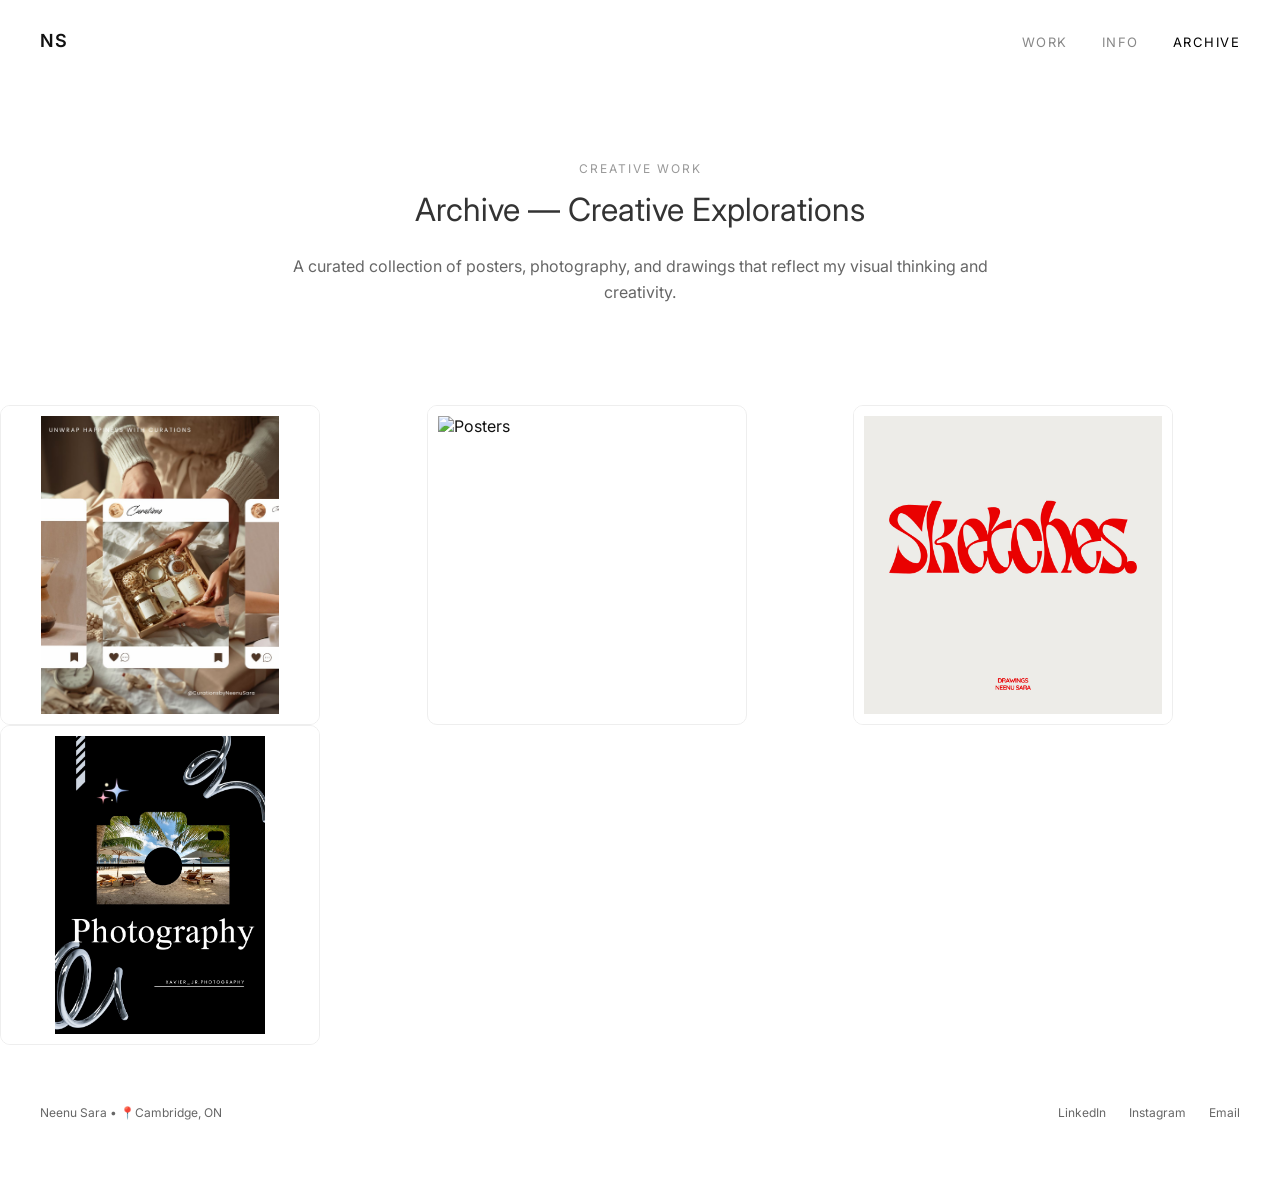
==== archive.html @ d0a663ce "Update archive.html" ====
<!DOCTYPE html>
<html lang="en">
<head>
    <meta charset="UTF-8">
    <meta name="viewport" content="width=device-width, initial-scale=1.0">
    <title>Archive | Neenu Sara</title>
    <link rel="stylesheet" href="style.css">
    <link href="https://fonts.googleapis.com/css2?family=Inter:wght@300;400;500;600&display=swap" rel="stylesheet">
</head>

<body>

<header>
    <div class="logo">NS</div>
    <nav>
        <a href="index.html">WORK</a>
        <a href="info.html">INFO</a>
        <a href="archive.html" class="active">ARCHIVE</a>
    </nav>
</header>

<section class="hero">
    <p class="subtitle">Creative work</p>
    <h1>Archive — Creative Explorations</h1>
    <p class="description">
      A curated collection of posters, photography, and drawings that reflect my visual thinking and creativity.
    </p>
</section>

<section class="grid">
    <div class="card">
        <img src="images/Poster1.jpg" alt="Posters">
        <div class="overlay">
            <h3>Posters</h3>
            <p>Typography & Visual Design</p>
        </div>
    </div> 

    <div class="card">
        <img src="images/poster2.jpg" alt="Posters">
        <div class="overlay">
            <h3>Posters</h3>
            <p>Typography & Visual Design</p>
        </div>
    </div> 

    <div class="card" id="sketches-card">
        <div class="slideshow-container">
            <img src="images/sketchcoverpage.jpg" class="slide active">
            <img src="images/D1.jpg" class="slide">
            <img src="images/D2.jpg" class="slide">
            <img src="images/D3.jpg" class="slide">
            <img src="images/D4.jpg" class="slide">
            <img src="images/D5.jpg" class="slide">
            <img src="images/D6.jpg" class="slide">
            <img src="images/D7.jpg" class="slide">
            <img src="images/D8.jpg" class="slide">
            <img src="images/D9.jpg" class="slide">
            <img src="images/D10.jpg" class="slide">
            <img src="images/D11.jpg" class="slide">
            <img src="images/D12.jpg" class="slide">
            <img src="images/D13.jpg" class="slide">
            </div>
        <div class="slider-controls">
            <button class="prev-btn">←</button>
            <button class="next-btn">→</button>
        </div>
        <div class="overlay">
            <h3>Sketches</h3>
            <p><i>Use arrows to flip through</i></p>
        </div>
    </div>

    <div class="card" id="photo-card">
        <div class="slideshow-container">
            <img src="images/photo-cover.jpg" class="slide active">
            <img src="images/event1.jpeg" class="slide">
            <img src="images/event2.jpeg" class="slide">
            <img src="images/photocn.jpeg" class="slide">
        </div>
        <div class="overlay">
  <h3>Photography</h3>
  <p>Collaborative | Visual storytelling</p>
  <a href="https://www.instagram.com/xavier_jr.photography?utm_source=ig_web_button_share_sheet&igsh=ZDNlZDc0MzIxNw==" target="_blank">Instagram</a>
</div>
    </div>
</section>

<script>
    window.addEventListener('DOMContentLoaded', () => {
        // --- 1. Automatic Slide for Photography ---
        const photoSlides = document.querySelectorAll('#photo-card .slide');
        let photoIndex = 0;
        if (photoSlides.length > 0) {
            setInterval(() => {
                photoSlides[photoIndex].classList.remove('active');
                photoIndex = (photoIndex + 1) % photoSlides.length;
                photoSlides[photoIndex].classList.add('active');
            }, 3500);
        }

        // --- 2. Manual Slide for Sketches ---
        const sketchSlides = document.querySelectorAll('#sketches-card .slide');
        const nextBtn = document.querySelector('.next-btn');
        const prevBtn = document.querySelector('.prev-btn');
        let sketchIndex = 0;

        function updateSketch(newIndex) {
            sketchSlides[sketchIndex].classList.remove('active');
            sketchIndex = (newIndex + sketchSlides.length) % sketchSlides.length;
            sketchSlides[sketchIndex].classList.add('active');
        }

        nextBtn.addEventListener('click', (e) => {
            e.preventDefault(); // Stop page jumping
            updateSketch(sketchIndex + 1);
        });

        prevBtn.addEventListener('click', (e) => {
            e.preventDefault();
            updateSketch(sketchIndex - 1);
        });
    });
</script>

<footer>
    <div>Neenu Sara • 📍Cambridge, ON</div>
    <div class="footer-links">
        <a href="https://www.linkedin.com/in/neenu-saji/" target="_blank">LinkedIn</a>
        <a href="https://www.instagram.com/sara_._saji_._/">Instagram</a>
        <a href="neenusara965@gmail.com">Email</a>
    </div>
</footer>
</body>
</html>
---- style.css ----
/* RESET */
* {
    margin: 0;
    padding: 0;
    box-sizing: border-box;
}

body {
    font-family: 'Inter', sans-serif;
    background: #F8F9FB;
    color: #111;
}

/* HEADER */
header {
    display: flex;
    justify-content: space-between;
    align-items: center;
    padding: 30px 60px;
    position: sticky;
    top: 0;
    background: rgba(255,255,255,0.8);
    backdrop-filter: blur(10px);
}

/* LOGO */
.logo img {
    width: 40px;
}

/* NAV */
nav a {
    margin-left: 30px;
    text-decoration: none;
    color: #777;
    font-size: 14px;
    transition: 0.3s;
}

nav a:hover,
nav a.active {
    color: #2D5A27;
}

/* HERO */
.hero {
    max-width: 900px;
    margin: 120px auto 80px;
    text-align: center;
    padding: 0 20px;
}

.hero h1 {
    font-size: 32px;
    font-weight: 300;
    line-height: 1.5;
    color: #444;
}

/* GRID (FIXED MODERN VERSION) */
/* --- FIXED WORK GRID --- */
.workgrid {
    display: grid;
    /* Forces exactly 3 columns on desktop for that clean look */
    grid-template-columns: repeat(3, 1fr); 
    gap: 24px;
    padding: 60px;
    max-width: 1400px;
    margin: 0 auto;
}

.wgrid-item {
    position: relative;
    height: 380px; 
    background: #f8f8f8;
    border-radius: 24px;
    overflow: hidden;
    display: flex;
    flex-direction: column;
    align-items: center;
    justify-content: center;
    text-decoration: none;
    transition: all 0.4s cubic-bezier(0.165, 0.84, 0.44, 1);
}

/* Stable Hover - No Blinking */
.wgrid-item:hover {
    transform: translateY(-8px);
    box-shadow: 0 20px 40px rgba(0,0,0,0.1);
}

.wgrid-item img, .project-image img {
    width: 100%;
    height: 100%;
    object-fit: cover;
    transition: transform 0.4s ease;
}



/* Fixed Overlay */
.overlay {
    position: absolute;
    inset: 0;
    background: rgba(0,0,0,0.7);
    color: white;
    display: flex;
    flex-direction: column;
    align-items: center;
    justify-content: center;
    opacity: 0;
    transition: 0.3s ease;
    pointer-events: none; /* Prevents flickering */
}

.wgrid-item:hover .overlay {
    opacity: 1;
}
/* This ONLY affects the home page grid */
.workgrid {
    display: grid;
    grid-template-columns: repeat(3, 1fr); /* Forces 3 clean columns */
    gap: 32px;
    padding: 60px;
}

/* This ensures the cards don't overlap */
.wgrid-item {
    position: relative;
    z-index: 1; 
    overflow: hidden;
    display: flex;
    flex-direction: column;
}
/* FOOTER */
footer {
    display: flex;
    justify-content: space-between;
    padding: 50px;
    font-size: 14px;
    color: #777;
}

.footer-links a {
    margin-left: 20px;
    text-decoration: none;
    color: #777;
}

/* RESPONSIVE */
@media (max-width: 900px) {
    .grid {
        grid-template-columns: 1fr;
        padding: 20px;
    }

    header {
        padding: 20px;
    }

    .hero h1 {
        font-size: 24px;
    }
}



/* ========================= */
/* INFO PAGE RESTORE FIX     */
/* ========================= */

.info-layout {
    display: grid;
    grid-template-columns: 1fr 1.2fr;
    gap: 80px;
    padding: 100px 80px;
}

.info-left img {
    width: 100%;
    border-radius: 20px;
    margin-bottom: 30px;
}

.bio p {
    font-size: 16px;
    line-height: 1.6;
    color: #444;
    margin-bottom: 20px;
}

.info-title {
    font-size: 64px;
    font-weight: 500;
    color: #CFE3DA;
    margin-bottom: 40px;
}

/* TIMELINE */
.timeline {
    display: flex;
    flex-direction: column;
    gap: 30px;
}

.entry span {
    font-size: 12px;
    letter-spacing: 2px;
    color: #999;
    display: block;
    margin-bottom: 8px;
}

.entry p {
    font-size: 16px;
    line-height: 1.6;
    color: #222;
}

/* RESUME SECTION */
.resume-section {
    padding: 80px 80px 40px;
    border-top: 1px solid #ddd;
}

.resume-grid {
    display: grid;
    grid-template-columns: repeat(4, 1fr);
    gap: 60px;
}

.resume-col h3 {
    font-size: 12px;
    letter-spacing: 2px;
    color: #999;
    margin-bottom: 20px;
}

.resume-col p {
    font-size: 14px;
    line-height: 1.6;
    color: #333;
    margin-bottom: 15px;
}

.resume-col strong {
    color: #111;
    font-weight: 500;
}

.resume-col a {
    text-decoration: none;
    color: #2D5A27;
}

/* BOTTOM BAR */
.bottom-bar {
    display: flex;
    justify-content: space-between;
    align-items: center;
    padding: 40px 80px;
    border-top: 2px solid #111;
    margin-top: 40px;
}

.bottom-left,
.bottom-center {
    font-size: 14px;
    letter-spacing: 1px;
}

.btn-touch {
    background: #111;
    color: white;
    padding: 12px 20px;
    text-decoration: none;
    font-size: 13px;
    transition: 0.3s;
}

.btn-touch:hover {
    background: #2D5A27;
}

/* RESPONSIVE */
@media (max-width: 900px) {

    .info-layout {
        grid-template-columns: 1fr;
        padding: 60px 20px;
    }

    .info-title {
        font-size: 40px;
    }

    .resume-grid {
        grid-template-columns: 1fr;
        gap: 30px;
    }

    .bottom-bar {
        flex-direction: column;
        gap: 20px;
        text-align: center;
    }
}


/* PROJECT IMAGE CONTAINER */
.project-image {
    width: 100%;
    height: 100%;
    display: flex;
    align-items: center;
    justify-content: center;
    padding: 20px; /* gives breathing room so edges don't get cut */
    box-sizing: border-box;
    background: #f3f3f3;
}

.project-image img {
    max-width: 100%;
    max-height: 100%;
    object-fit: contain;   /* IMPORTANT CHANGE */
    display: block;
}

/* KEEP OVERLAY ABOVE IMAGE */
.overlay {
    position: absolute;
    inset: 0;
    background: rgba(45, 90, 39, 0.85);
    color: white;

    display: flex;
    align-items: center;
    justify-content: center;

    opacity: 0;
    transition: 0.4s;
    z-index: 2;
}

/* SHOW OVERLAY ON HOVER */
.grid-item:hover .overlay {
    opacity: 1;
}

.project-image {
    position: absolute;
    inset: 0;
    display: flex;
    align-items: center;
    justify-content: center;

    background: #f3f3f3; /* soft card base */
    padding: 25px;
    box-sizing: border-box;
}

/* IMAGE STYLE */
.project-image img {
    max-width: 90%;
    max-height: 90%;
    object-fit: contain;

    border-radius: 16px;

    /* soft blend look */
    box-shadow: 0 20px 40px rgba(0,0,0,0.08);
}

/* OVERLAY FIX */
.overlay {
    position: absolute;
    inset: 0;
    background: rgba(45, 90, 39, 0.75);
    color: rgb(11, 10, 10);

    opacity: 0;
    transition: 0.4s;

    display: flex;
    align-items: flex-end;   /* 👈 pushes content to bottom */
    justify-content: flex-start;

    padding: 20px;
    box-sizing: border-box;
}

.grid-item:hover .overlay {
    opacity: 1;
}
/* ========================= */
/* 🍕 FINAL WORKING PIZZA    */
/* ========================= */

/* --- 🍕 HIGH-FIDELITY PIZZA --- */
.pizza-stage {
    width: 160px;
    height: 160px;
    position: relative;
    border-radius: 50%;
    /* The Crust */
    border: 10px solid #e9c46a; 
    background: #f4a261; /* Cheese */
    box-shadow: 0 10px 30px rgba(0,0,0,0.1);
    overflow: hidden;
    animation: pizzaSpin 12s linear infinite;
}

/* The Sauce Layer */
.pizza-circle {
    position: absolute;
    inset: 4px; 
    background: #FF003D; /* Your project's Tomato Red */
    border-radius: 50%;
}

/* Pepperoni Toppings */
.pizza-stage::after {
    content: "";
    position: absolute;
    inset: 0;
    background-image: 
        radial-gradient(circle, #b23a2b 14px, transparent 15px),
        radial-gradient(circle, #b23a2b 12px, transparent 13px),
        radial-gradient(circle, #b23a2b 14px, transparent 15px),
        radial-gradient(circle, #b23a2b 12px, transparent 13px);
    background-position: 30% 30%, 70% 35%, 40% 70%, 75% 65%;
    background-repeat: no-repeat;
}

/* Subtle Slice Lines */
.slice {
    position: absolute;
    width: 2px;
    height: 100%;
    background: rgba(0,0,0,0.05);
    left: 50%;
    transform-origin: center;
}

.s1 { transform: rotate(0deg); }
.s2 { transform: rotate(60deg); }
.s3 { transform: rotate(120deg); }

@keyframes pizzaSpin {
    from { transform: rotate(0deg); }
    to { transform: rotate(360deg); }
}

/* ========================================= */
/* ARCHIVE PAGE - FULL STYLES                */
/* ========================================= */

/* GLOBAL RESET */
* {
  margin: 0;
  padding: 0;
  box-sizing: border-box;
  font-family: 'Inter', sans-serif; /* Professional clean font */
}

body {
  background: #ffffff;
  color: #111;
  overflow-x: hidden;
}

/* HEADER & NAV */
header {
  display: flex;
  justify-content: space-between;
  align-items: center;
  padding: 30px 40px;
  background: #fff;
}

.logo {
  font-weight: 600;
  font-size: 18px;
  letter-spacing: 1px;
}

nav a {
  margin-left: 30px;
  text-decoration: none;
  color: #888;
  font-size: 13px;
  text-transform: uppercase;
  letter-spacing: 1.5px;
  transition: 0.3s;
}

nav a.active, nav a:hover {
  color: #000;
}

/* HERO SECTION */
.hero {
  text-align: center;
  padding: 80px 20px 100px;
  max-width: 800px;
  margin: 0 auto;
}

.subtitle {
  font-size: 12px;
  text-transform: uppercase;
  letter-spacing: 2px;
  color: #999;
  margin-bottom: 10px;
}

.hero h1 {
  font-size: 32px;
  font-weight: 400;
  color: #333;
  margin-bottom: 20px;
}

.description {
  font-size: 16px;
  color: #666;
  line-height: 1.6;
}

/* GRID SYSTEM */
.grid {
  display: grid;
    grid-template-columns: repeat(3, 1fr);
    gap: 0;
}

.card {
    aspect-ratio: 1 / 1;
    position: relative; /* Essential for containing absolute children */
    overflow: hidden;
    background: #ffffff; 
    border: 0.5px solid #eee; /* Optional: adds a very faint border between flush images */
}

/* FIX: Ensure all images (static and sliding) don't crop */
.card img, .slide {
    width: 100%;
    height: 100%;
    object-fit: contain; /* Prevents cropping */
    background: #ffffff;
    padding: 10px;
}
/* Arrow Button Styles */
.slider-controls {
    position: absolute;
    top: 50%;
    width: 100%;
    display: flex;
    justify-content: space-between;
    padding: 0 15px;
    transform: translateY(-50%);
    z-index: 15; /* Sits above the overlay */
    pointer-events: none; /* Allows hover on the card still */
}
.prev-btn, .next-btn {
    background: rgba(255, 255, 255, 0.8);
    border: none;
    width: 35px;
    height: 35px;
    border-radius: 50%;
    cursor: pointer;
    font-size: 18px;
    pointer-events: auto; /* Makes only the buttons clickable */
    transition: 0.3s;
}

.prev-btn:hover, .next-btn:hover {
    background: #000;
    color: #fff;
}
/* Hide arrows until hover */
.slider-controls {
    opacity: 0;
    transition: 0.3s;
}

.card:hover .slider-controls {
    opacity: 1;
}
/* OVERLAY TEXT */
.overlay {
  position: absolute;
  inset: 0;
  background: rgba(0, 0, 0, 0.4); 
  display: flex;
  flex-direction: column;
  justify-content: flex-end;
  padding: 30px;
  color: white;
  opacity: 0;
  transition: opacity 0.4s ease;
  z-index: 5; /* Stays above sliding images */
}

.card:hover .overlay {
  opacity: 1;
}

.card:hover img {
  transform: scale(1.05);
}

.overlay h3 {
  font-size: 18px;
  font-weight: 500;
  margin-bottom: 5px;
}

.overlay p {
  font-size: 13px;
  opacity: 0.8;
}

/* ========================================= */
/* SLIDESHOW FIX FOR SKETCHES                */
/* ========================================= */

/* SLIDESHOW SPECIFICS */
.slideshow-container {
    position: absolute;
    inset: 0;
    z-index: 1;
}
.card {
    position: relative;
    height: 320px;   /* or 350px */
    overflow: hidden;
    border-radius: 10px;
}
.slide.active {
    opacity: 1;
    z-index: 2;
}
.slide {
    position: absolute;
    inset: 0;              /* fill container */
    width: 100%;
    height: 100%;
    object-fit: cover;     /* or use contain if you want full image */
    opacity: 0;
    transition: opacity 0.4s ease;
}

.slide.active {
    opacity: 1;
}

/* OVERLAY - Stays on top */
.overlay {
    position: absolute;
    inset: 0;
    background: rgba(0, 0, 0, 0.4);
    display: flex;
    flex-direction: column;
    justify-content: flex-end;
    padding: 30px;
    color: white;
    opacity: 0;
    transition: opacity 0.4s ease;
    z-index: 10; /* Keeps text above the images */
}

.card:hover .overlay {
    opacity: 1;
}




/* FOOTER */
footer {
  display: flex;
  justify-content: space-between;
  align-items: center;
  padding: 60px 40px;
  font-size: 12px;
  color: #999;
}

.footer-links a {
  margin-left: 20px;
  text-decoration: none;
  color: #999;
  transition: 0.3s;
}

.footer-links a:hover {
  color: #000;
}

/* RESPONSIVE */
@media (max-width: 900px) {
  .grid {
    grid-template-columns: repeat(2, 1fr);
  }
}

@media (max-width: 600px) {
  .grid {
    grid-template-columns: 1fr;
  }
  header, footer {
    flex-direction: column;
    gap: 20px;
    text-align: center;
  }
}

/* FOOTER - Aligned to edges */
footer {
  display: flex;
  justify-content: space-between;
  align-items: center;
  padding: 60px 40px;
  font-size: 12px;
  color: #666;
}

.footer-links a {
  margin-left: 20px;
  text-decoration: none;
  color: #666;
}



/* ========================= */
/* PLATEWISE FINAL DESIGN    */
/* ========================= */
/* ========================= */


.platewise-page .pw-hero {
    display: flex;
    align-items: center;
    justify-content: space-between;
    gap: 60px;

    padding: 120px 80px 60px;
}

/* LEFT */
.platewise-page .pw-left {
    flex: 1;
}

/* RIGHT IMAGE */
.platewise-page .pw-right {
    flex: 1;
    display: flex;
    justify-content: center;
}

.platewise-page .pw-right img {
    width: 100%;
    max-width: 500px;
    border-radius: 20px;
}

/* TEXT STYLES */
.pw-year {
    font-size: 14px;
    color: #999;
    margin-bottom: 10px;
}

.pw-desc {
    margin: 20px 0;
    line-height: 1.6;
    color: #444;
}

.pw-meta p {
    margin-bottom: 8px;
    font-size: 14px;
}

.pw-meta span {
    color: #999;
    margin-right: 10px;
}

.pw-btn {
    display: inline-block;
    margin-top: 20px;
    padding: 12px 20px;
    background: #2D5A27;
    color: white;
    text-decoration: none;
    border-radius: 6px;
}

/* ========================= */
/* PROCESS SECTIONS          */
/* ========================= */

.platewise-page .pw-row {
    display: flex;
    align-items: center;
    justify-content: space-between;
    gap: 60px;

    padding: 80px;
}

/* REVERSE LAYOUT */
.platewise-page .pw-row.reverse {
    flex-direction: row-reverse;
}

/* TEXT */
.pw-text {
    flex: 1;
}

.pw-text h2 {
    margin-bottom: 15px;
}

.pw-text p {
    color: #444;
    line-height: 1.6;
}

/* IMAGE */
.pw-image {
    flex: 1;
    display: flex;
    justify-content: center;
}

.pw-image img {
    width: 100%;
    max-width: 400px;
    border-radius: 20px;
}

/* CASE STUDY */
.pw-case {
    text-align: center;
    padding: 80px;
}

.pw-case a {
    font-size: 18px;
    text-decoration: none;
    color: #5FAE6E;
}

/* ========================= */
/* RESPONSIVE                */
/* ========================= */

@media (max-width: 900px) {

    .platewise-page .pw-hero,
    .platewise-page .pw-row {
        flex-direction: column;
        padding: 40px 20px;
        text-align: center;
    }

    .pw-right img,
    .pw-image img {
        max-width: 100%;
    }
}

/************************/
.pw-links {
  display: flex;
  gap: 12px;
  flex-wrap: wrap;
  margin-top: 12px;
}

.pw-btn {
  padding: 10px 16px;
  background: #5FAE6E;
  color: #fff;
  text-decoration: none;
  border-radius: 8px;
  font-size: 14px;
}

.pw-btn:hover {
  background: #333;
}

/* Optional secondary style for research link */
.pw-secondary {
  background: transparent;
  color: #5FAE6E;
  border: 1px solid #eff3ef;
}

.pw-secondary:hover {
  background: #5FAE6E;
  color: #fff;
}

/* --- slize theory Case Study Layout (Scoped to the container) --- */

/* Container Spacing */
.case-study-container {
    max-width: 1100px;
    margin: 0 auto;
    padding: 80px 20px;
}

/* Hero Section: Text left, Image right */
.case-study-container .hero-section {
    display: flex;
    align-items: center; /* Centers items vertically */
    justify-content: space-between;
    gap: 50px;
    margin-bottom: 60px;
}

.case-study-container .text-content {
    flex: 1;
}

.case-study-container .image-content {
    flex: 1;
}

.case-study-container .image-content img {
    width: 100%;
    height: auto;
    border-radius: 15px; /* Matches the rounded corners in your screenshot */
}

/* Typography matching PlateWise */
.case-study-container .year {
    color: #999;
    font-size: 14px;
    margin-bottom: 5px;
}

.case-study-container h1 {
    font-size: 48px;
    font-weight: 700;
    margin: 0 0 20px 0;
}

.case-study-container .description {
    font-size: 18px;
    line-height: 1.5;
    color: #555;
    margin-bottom: 30px;
}

/* Meta Data Layout */
.case-study-container .meta-data {
    display: flex;
    gap: 30px;
    margin-bottom: 40px;
}

.case-study-container .meta-item {
    font-size: 16px;
    line-height: 1.4;
}

/* Button Styling */
.btn-primary {
    display: inline-block;
    background-color:#FF003C; /* Matching your PlateWise Green */
    color: white;
    padding: 12px 24px;
    border-radius: 8px;
    text-decoration: none;
    font-weight: 500;
    transition: 0.3s;
}

.btn-primary:hover {
    background-color: #FF003C;
    transform: translateY(-2px);
}

/* Divider */
hr {
    border: none;
    border-top: 1px solid #eee;
    margin: 80px 0;
}

/* Mobile Responsive */
@media (max-width: 850px) {
    .case-study-container .hero-section {
        flex-direction: column-reverse; /* Puts image on top for mobile */
        text-align: left;
    }
}
/* Section 2: Visual Identity */
.visual-identity-section, .interaction-flow-section {
    margin-top: 60px;
}

.style-guide {
    display: flex;
    align-items: center;
    gap: 50px;
    margin-top: 30px;
    padding: 25px;
    background: #FAFAFA;
    border-radius: 12px;
}

.color-palette {
    display: flex;
    gap: 15px;
}

.color-swatch {
    padding: 15px 20px;
    border-radius: 8px;
    color: white;
    font-weight: 600;
    font-size: 13px;
}

/* Section 3: Motion Grid */
.motion-grid {
    display: grid;
    grid-template-columns: 1fr 1fr;
    gap: 30px;
    margin-top: 40px;
}

.motion-card {
    background: #fff;
}

.motion-card img {
    width: 100%;
    border-radius: 12px;
    border: 1px solid #f0f0f0;
    margin-bottom: 15px;
}

.motion-card p {
    font-size: 15px;
    color: #333;
}

/* Matching your PlateWise Header Style */
.section-number {
    font-size: 32px;
    font-weight: 700;
    margin-bottom: 15px;
}

.section-description {
    font-size: 18px;
    line-height: 1.6;
    color: #666;
    max-width: 850px;
}
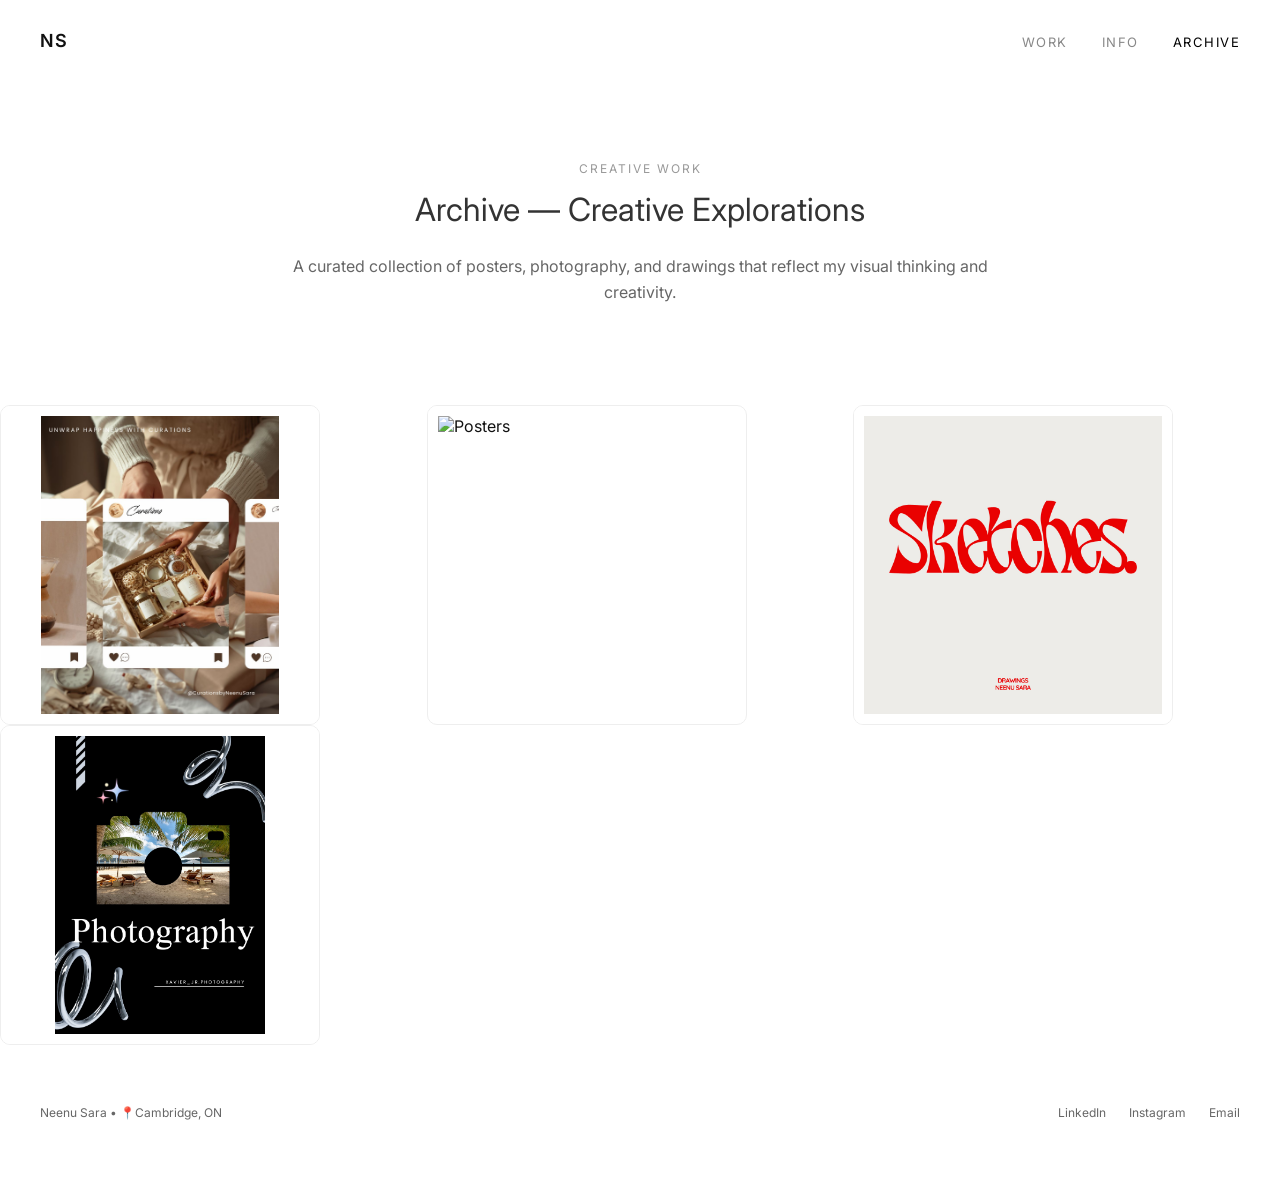
==== commit dd1ce9b7: "Add files via upload" ====
--- a/archive.html
+++ b/archive.html
@@ -132,4 +132,4 @@
     </div>
 </footer>
 </body>
-</html>
+</html>
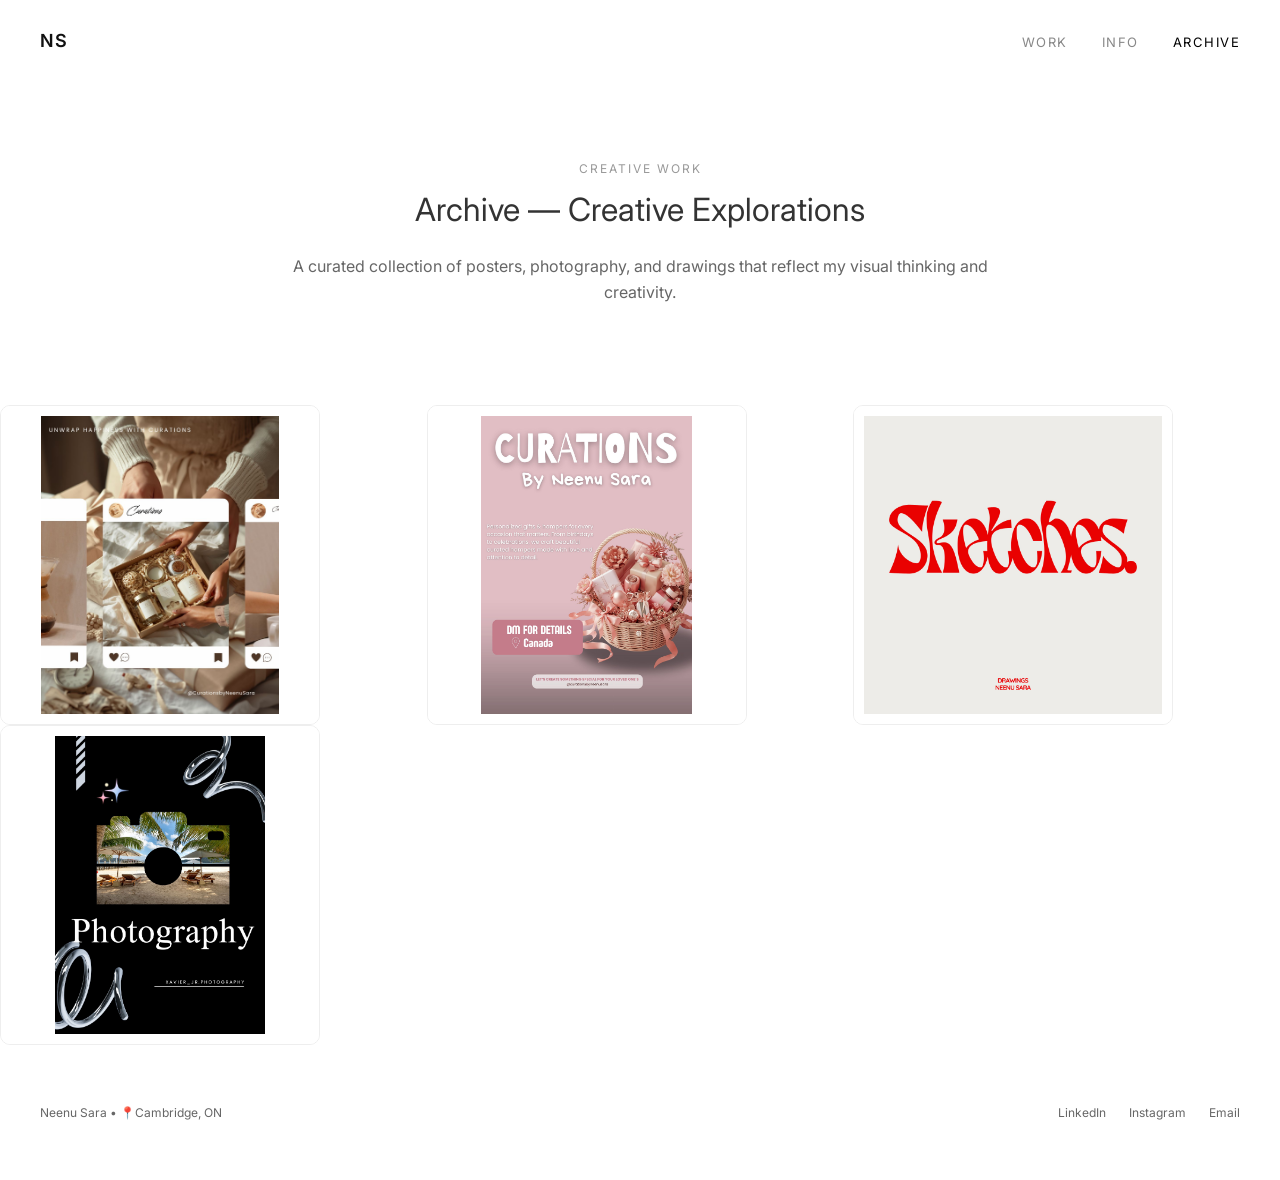
==== commit fc0befcd: "Update archive.html" ====
--- a/archive.html
+++ b/archive.html
@@ -50,16 +50,16 @@
             <img src="images/D1.jpg" class="slide">
             <img src="images/D2.jpg" class="slide">
             <img src="images/D3.jpg" class="slide">
-            <img src="images/D4.jpg" class="slide">
-            <img src="images/D5.jpg" class="slide">
-            <img src="images/D6.jpg" class="slide">
-            <img src="images/D7.jpg" class="slide">
-            <img src="images/D8.jpg" class="slide">
-            <img src="images/D9.jpg" class="slide">
-            <img src="images/D10.jpg" class="slide">
-            <img src="images/D11.jpg" class="slide">
-            <img src="images/D12.jpg" class="slide">
-            <img src="images/D13.jpg" class="slide">
+            <img src="images/D4.JPG" class="slide">
+            <img src="images/D5.JPG" class="slide">
+            <img src="images/D6.JPG" class="slide">
+            <img src="images/D7.JPG" class="slide">
+            <img src="images/D8.JPG" class="slide">
+            <img src="images/D9.JPG" class="slide">
+            <img src="images/D10.JPG" class="slide">
+            <img src="images/D11.JPG" class="slide">
+            <img src="images/D12.JPG" class="slide">
+            <img src="images/D13.JPG" class="slide">
             </div>
         <div class="slider-controls">
             <button class="prev-btn">←</button>
@@ -132,4 +132,4 @@
     </div>
 </footer>
 </body>
-</html>+</html>
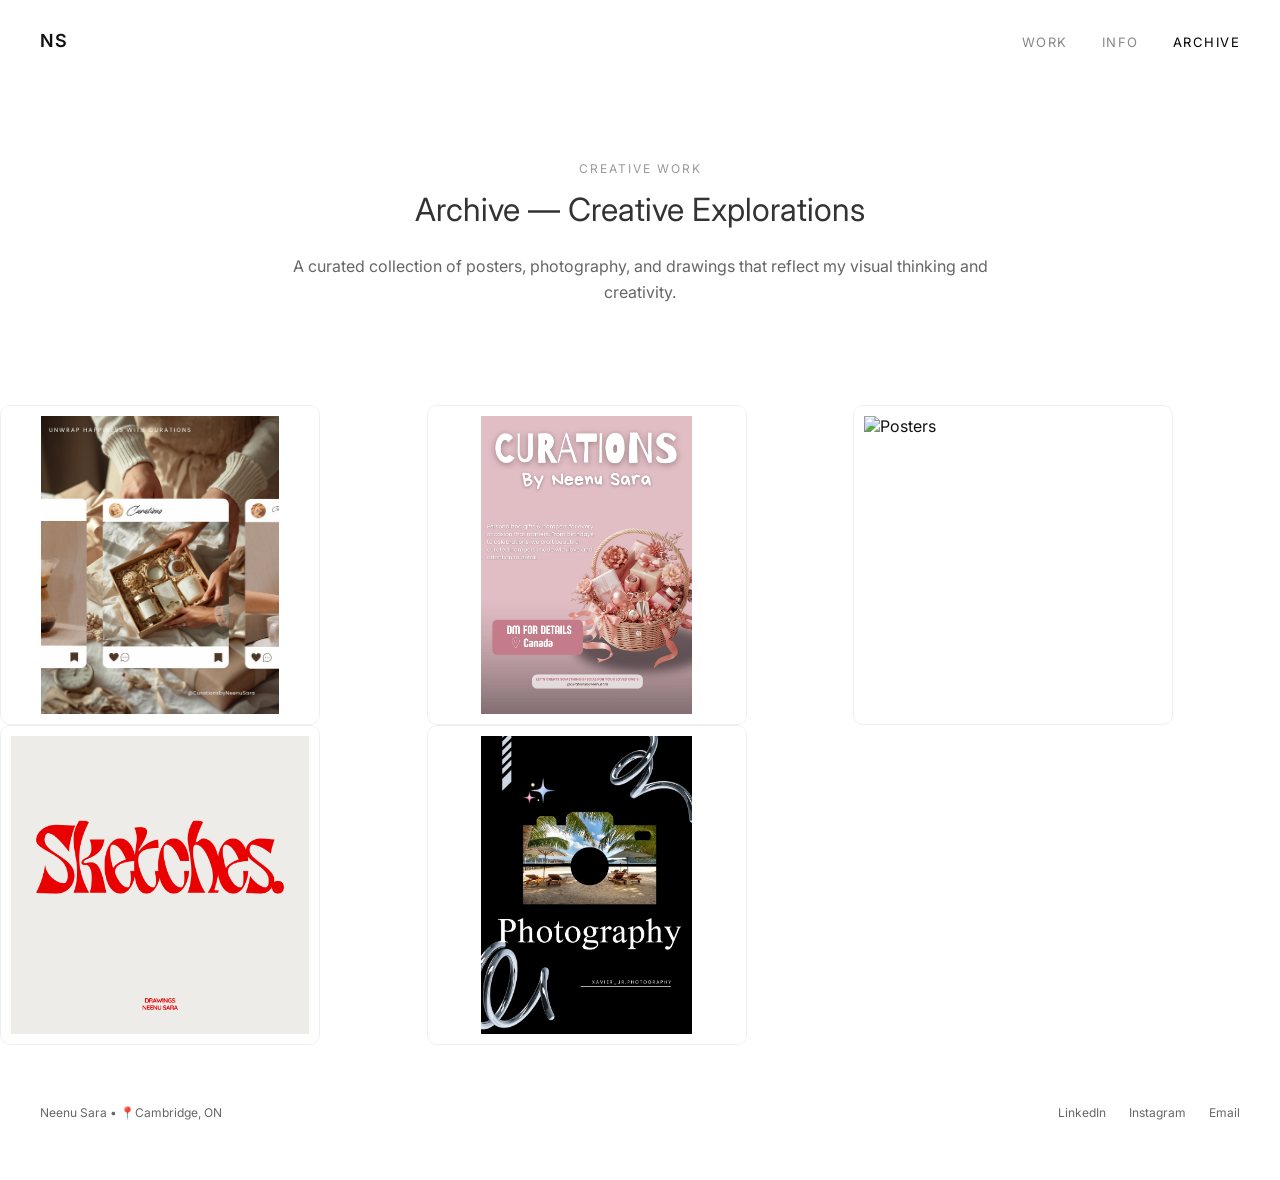
==== commit 520dca24: "Update archive.html" ====
--- a/archive.html
+++ b/archive.html
@@ -38,6 +38,14 @@
 
     <div class="card">
         <img src="images/poster2.jpg" alt="Posters">
+        <div class="overlay">
+            <h3>Posters</h3>
+            <p>Typography & Visual Design</p>
+        </div>
+    </div> 
+
+    <div class="card">
+        <img src="images/poster3.jpg" alt="Posters">
         <div class="overlay">
             <h3>Posters</h3>
             <p>Typography & Visual Design</p>
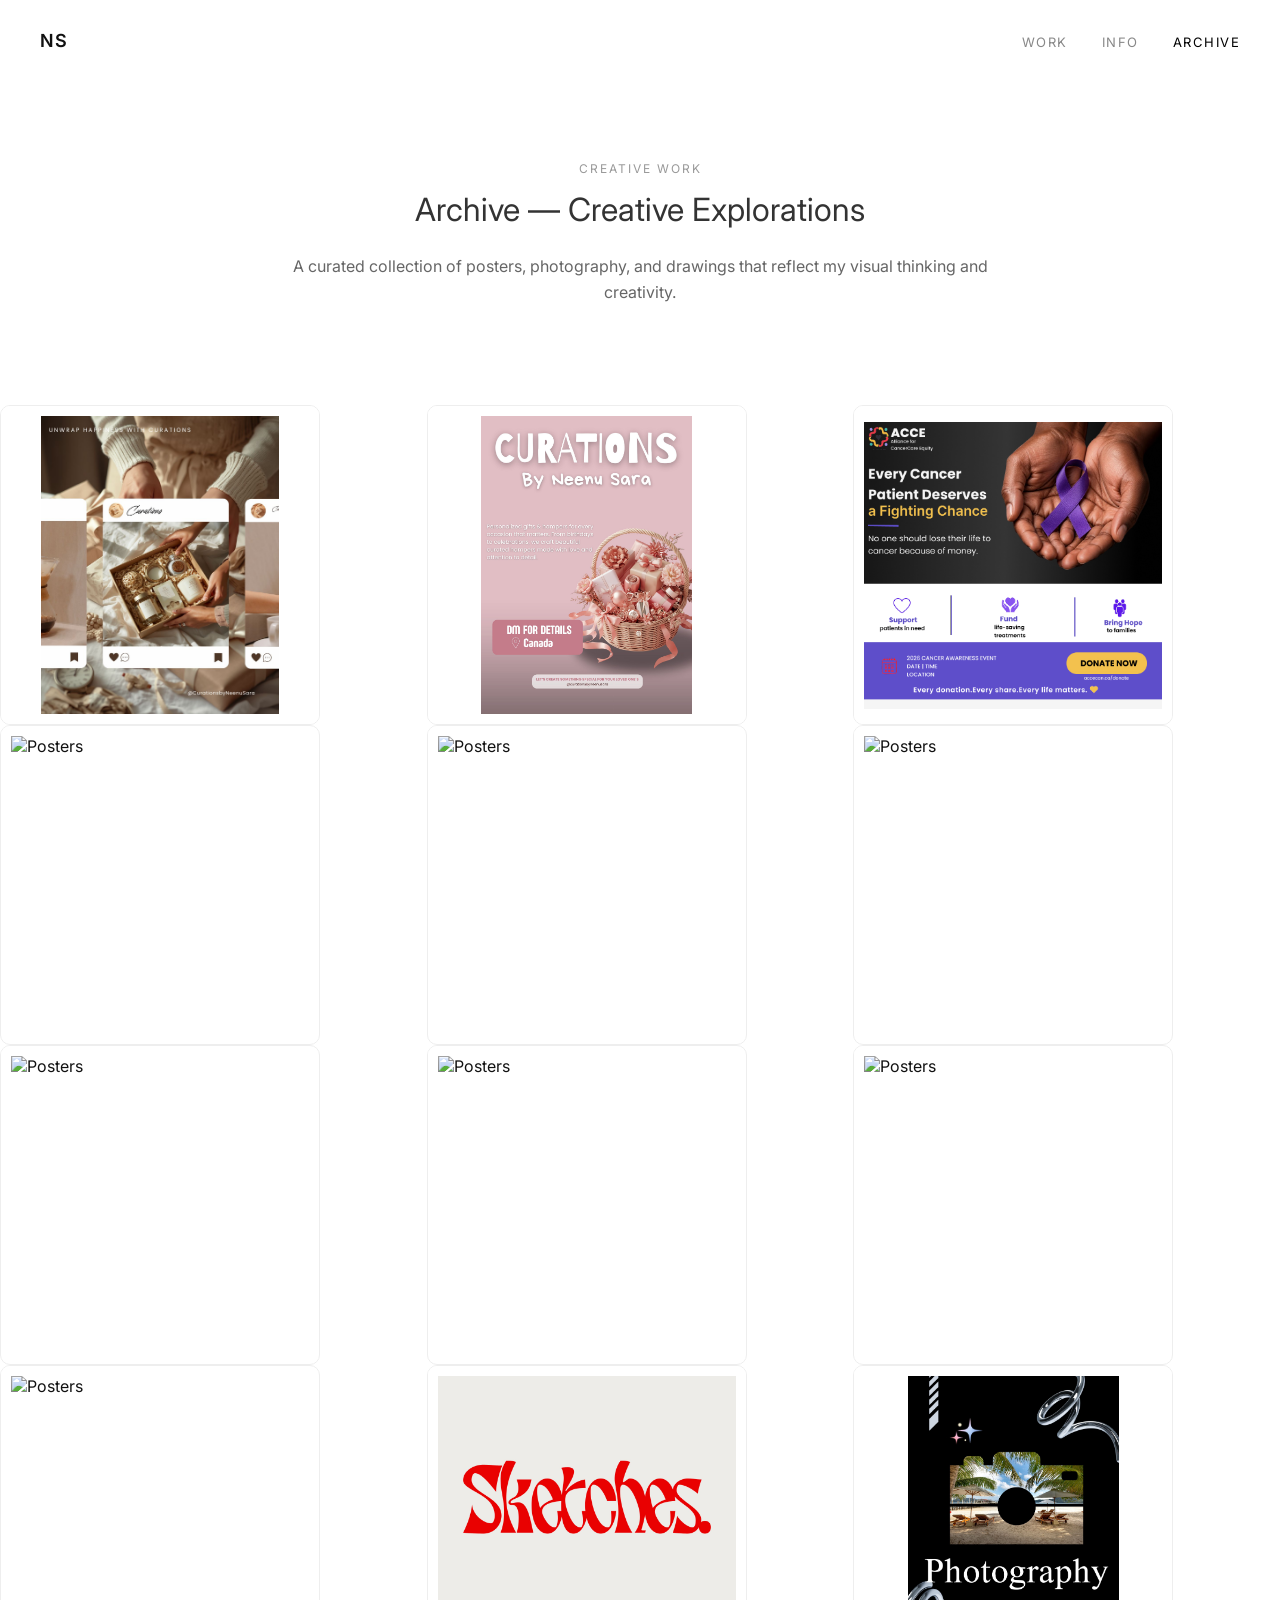
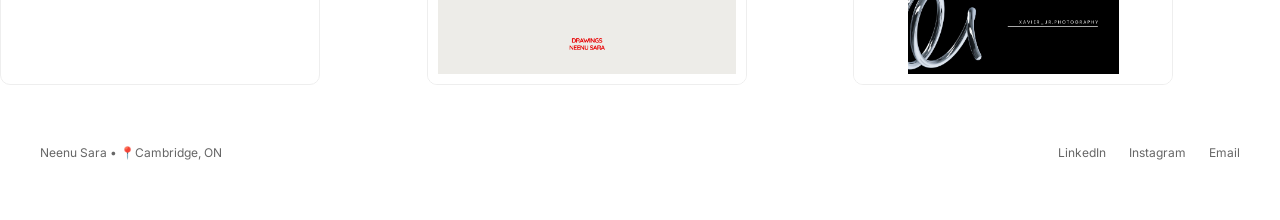
==== commit 10ee6b88: "Update archive.html" ====
--- a/archive.html
+++ b/archive.html
@@ -52,6 +52,59 @@
         </div>
     </div> 
 
+    <div class="card">
+        <img src="images/poster4.jpg" alt="Posters">
+        <div class="overlay">
+            <h3>Posters</h3>
+            <p>Graphic Designer- ACCE</p>
+        </div>
+    </div> 
+
+    <div class="card">
+        <img src="images/poster5.jpg" alt="Posters">
+        <div class="overlay">
+            <h3>Posters</h3>
+            <p>Graphic Designer- ACCE</p>
+        </div>
+    </div> 
+<div class="card">
+        <img src="images/poster6.jpg" alt="Posters">
+        <div class="overlay">
+            <h3>Posters</h3>
+            <p>Graphic Designer- ACCE</p>
+        </div>
+    </div> 
+
+    <div class="card">
+        <img src="images/poster7.jpg" alt="Posters">
+        <div class="overlay">
+            <h3>Posters</h3>
+            <p>Graphic Designer- ACCE</p>
+        </div>
+    </div> 
+<div class="card">
+        <img src="images/poster8.jpg" alt="Posters">
+        <div class="overlay">
+            <h3>Posters</h3>
+            <p>Graphic Designer- ACCE</p>
+        </div>
+    </div> 
+
+    <div class="card">
+        <img src="images/poster9.jpg" alt="Posters">
+        <div class="overlay">
+            <h3>Posters</h3>
+            <p>Graphic Designer- ACCE</p>
+        </div>
+    </div> 
+
+    <div class="card">
+        <img src="images/poster10.jpg" alt="Posters">
+        <div class="overlay">
+            <h3>Posters</h3>
+            <p>Graphic Designer- ACCE</p>
+        </div>
+    </div> 
     <div class="card" id="sketches-card">
         <div class="slideshow-container">
             <img src="images/sketchcoverpage.jpg" class="slide active">
--- a/style.css
+++ b/style.css
@@ -397,55 +397,138 @@
 /* 🍕 FINAL WORKING PIZZA    */
 /* ========================= */
 
-/* --- 🍕 HIGH-FIDELITY PIZZA --- */
+
 .pizza-stage {
     width: 160px;
     height: 160px;
     position: relative;
     border-radius: 50%;
-    /* The Crust */
-    border: 10px solid #e9c46a; 
-    background: #f4a261; /* Cheese */
-    box-shadow: 0 10px 30px rgba(0,0,0,0.1);
+    border: 10px solid #e9c46a;
+    background: radial-gradient(circle at 50% 40%, #f7c873, #e09f3e);
+    box-shadow: 
+        inset 0 0 20px rgba(0,0,0,0.1),
+        0 12px 30px rgba(0,0,0,0.2);
     overflow: hidden;
     animation: pizzaSpin 12s linear infinite;
-}
-
-/* The Sauce Layer */
+    transition: transform 0.4s ease;
+}
+
+/* stop spin on hover (important for UX) */
+.wgrid-item:hover .pizza-stage {
+    animation-play-state: paused;
+    transform: scale(1.05);
+}
+
+/* subtle lighting */
+.pizza-stage::after {
+    filter: drop-shadow(0 2px 2px rgba(0,0,0,0.15));
+}
+/* Sauce layer */
 .pizza-circle {
     position: absolute;
-    inset: 4px; 
-    background: #FF003D; /* Your project's Tomato Red */
+    inset: 6px;
     border-radius: 50%;
-}
-
-/* Pepperoni Toppings */
+    background: radial-gradient(circle at 50% 50%, #ff3b3b 60%, #b22222 100%);
+}
+
+/* Slice lines (more subtle) */
+/* 🍕 SLICE BASE */
+.slice {
+    position: absolute;
+    width: 50%;
+    height: 50%;
+    top: 50%;
+    left: 50%;
+    transform-origin: 0% 0%;
+    background: transparent;
+    transition: transform 0.4s ease;
+}
+
+/* 6 slices (simulate real pizza) */
+.s1 { transform: rotate(0deg) translate(0, -100%); }
+.s2 { transform: rotate(60deg) translate(0, -100%); }
+.s3 { transform: rotate(120deg) translate(0, -100%); }
+
+/* 🍕 SLICE SEPARATION */
+.wgrid-item:hover .s1 {
+    transform: rotate(0deg) translate(0, -110%);
+}
+.wgrid-item:hover .s2 {
+    transform: rotate(60deg) translate(0, -110%);
+}
+.wgrid-item:hover .s3 {
+    transform: rotate(120deg) translate(0, -110%);
+}
+/* 🍕 REAL TOPPINGS */
 .pizza-stage::after {
     content: "";
     position: absolute;
-    inset: 0;
-    background-image: 
-        radial-gradient(circle, #b23a2b 14px, transparent 15px),
-        radial-gradient(circle, #b23a2b 12px, transparent 13px),
-        radial-gradient(circle, #b23a2b 14px, transparent 15px),
-        radial-gradient(circle, #b23a2b 12px, transparent 13px);
-    background-position: 30% 30%, 70% 35%, 40% 70%, 75% 65%;
-    background-repeat: no-repeat;
-}
-
-/* Subtle Slice Lines */
-.slice {
+    inset: 8px;
+    border-radius: 50%;
+
+    background:
+        /* 🧀 CHEESE MELT HIGHLIGHT */
+        radial-gradient(circle at 30% 30%, rgba(255,255,255,0.25), transparent 40%),
+        radial-gradient(circle at 70% 60%, rgba(255,255,255,0.2), transparent 45%),
+
+        /* 🔴 PEPPERONI (TILED) */
+        radial-gradient(circle, #c0392b 0 10px, #922b21 11px, transparent 13px),
+
+        /* 🟢 BASIL */
+        radial-gradient(ellipse, #2ecc71 0 6px, transparent 7px),
+
+        /* ⚫ OLIVES */
+        radial-gradient(circle, #2c3e50 0 3px, #111 4px, transparent 5px),
+
+        /* 🟡 CHEESE BUBBLES */
+        radial-gradient(circle, #ffd166 0 4px, transparent 5px);
+
+    background-size:
+        100% 100%,   /* cheese highlight */
+        100% 100%,   /* cheese highlight */
+        50px 50px,   /* pepperoni spacing */
+        50px 50px,   /* basil spacing */
+        40px 40px,   /* olives spacing */
+        30px 30px;   /* cheese bubbles */
+
+    background-repeat: 
+        no-repeat,
+        no-repeat,
+        repeat,
+        repeat,
+        repeat,
+        repeat;
+
+    background-position:
+        center,
+        center,
+        0 0,
+        20px 10px,
+        10px 20px,
+        5px 5px;
+}
+/* 🍕 OPTIONAL: slice hover pop */
+.wgrid-item:hover .pizza-stage {
+    animation-play-state: paused;
+    transform: scale(1.05);
+}
+
+.pizza-stage::before {
+    content: "";
     position: absolute;
-    width: 2px;
-    height: 100%;
-    background: rgba(0,0,0,0.05);
-    left: 50%;
-    transform-origin: center;
-}
-
-.s1 { transform: rotate(0deg); }
-.s2 { transform: rotate(60deg); }
-.s3 { transform: rotate(120deg); }
+    inset: 20px;
+    border-radius: 50%;
+    background: radial-gradient(circle, rgba(255,255,255,0.25), transparent 70%);
+    opacity: 0;
+    transition: 0.4s ease;
+}
+
+/* show on hover */
+.wgrid-item:hover .pizza-stage::before {
+    opacity: 1;
+    transform: scale(1.1);
+}
+
 
 @keyframes pizzaSpin {
     from { transform: rotate(0deg); }
@@ -1069,4 +1152,18 @@
     line-height: 1.6;
     color: #666;
     max-width: 850px;
+}
+
+
+/* MOBILE FIX FOR WORK GRID */
+@media (max-width: 900px) {
+    .workgrid {
+        grid-template-columns: 1fr; /* 1 column */
+        padding: 20px;
+        gap: 20px;
+    }
+
+    .wgrid-item {
+        height: 280px; /* slightly smaller cards */
+    }
 }
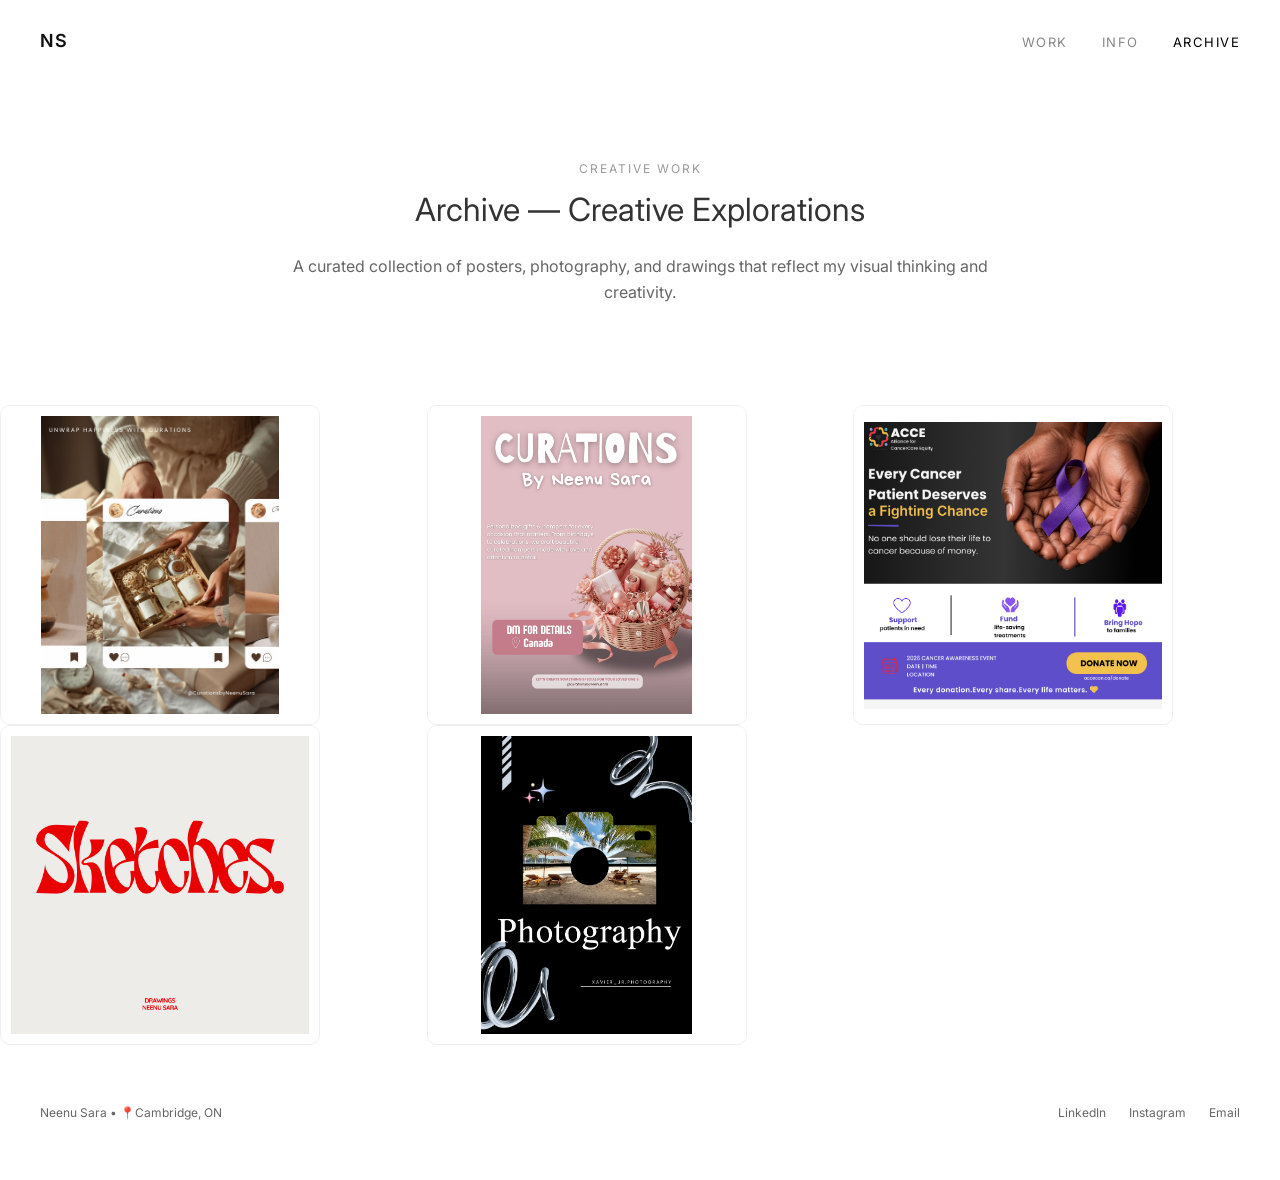
==== commit 0581c3f5: "Update archive.html" ====
--- a/archive.html
+++ b/archive.html
@@ -52,59 +52,8 @@
         </div>
     </div> 
 
-    <div class="card">
-        <img src="images/poster4.jpg" alt="Posters">
-        <div class="overlay">
-            <h3>Posters</h3>
-            <p>Graphic Designer- ACCE</p>
-        </div>
-    </div> 
-
-    <div class="card">
-        <img src="images/poster5.jpg" alt="Posters">
-        <div class="overlay">
-            <h3>Posters</h3>
-            <p>Graphic Designer- ACCE</p>
-        </div>
-    </div> 
-<div class="card">
-        <img src="images/poster6.jpg" alt="Posters">
-        <div class="overlay">
-            <h3>Posters</h3>
-            <p>Graphic Designer- ACCE</p>
-        </div>
-    </div> 
-
-    <div class="card">
-        <img src="images/poster7.jpg" alt="Posters">
-        <div class="overlay">
-            <h3>Posters</h3>
-            <p>Graphic Designer- ACCE</p>
-        </div>
-    </div> 
-<div class="card">
-        <img src="images/poster8.jpg" alt="Posters">
-        <div class="overlay">
-            <h3>Posters</h3>
-            <p>Graphic Designer- ACCE</p>
-        </div>
-    </div> 
-
-    <div class="card">
-        <img src="images/poster9.jpg" alt="Posters">
-        <div class="overlay">
-            <h3>Posters</h3>
-            <p>Graphic Designer- ACCE</p>
-        </div>
-    </div> 
-
-    <div class="card">
-        <img src="images/poster10.jpg" alt="Posters">
-        <div class="overlay">
-            <h3>Posters</h3>
-            <p>Graphic Designer- ACCE</p>
-        </div>
-    </div> 
+   
+    
     <div class="card" id="sketches-card">
         <div class="slideshow-container">
             <img src="images/sketchcoverpage.jpg" class="slide active">
@@ -139,6 +88,7 @@
             <img src="images/event2.jpeg" class="slide">
             <img src="images/photocn.jpeg" class="slide">
         </div>
+        
         <div class="overlay">
   <h3>Photography</h3>
   <p>Collaborative | Visual storytelling</p>
